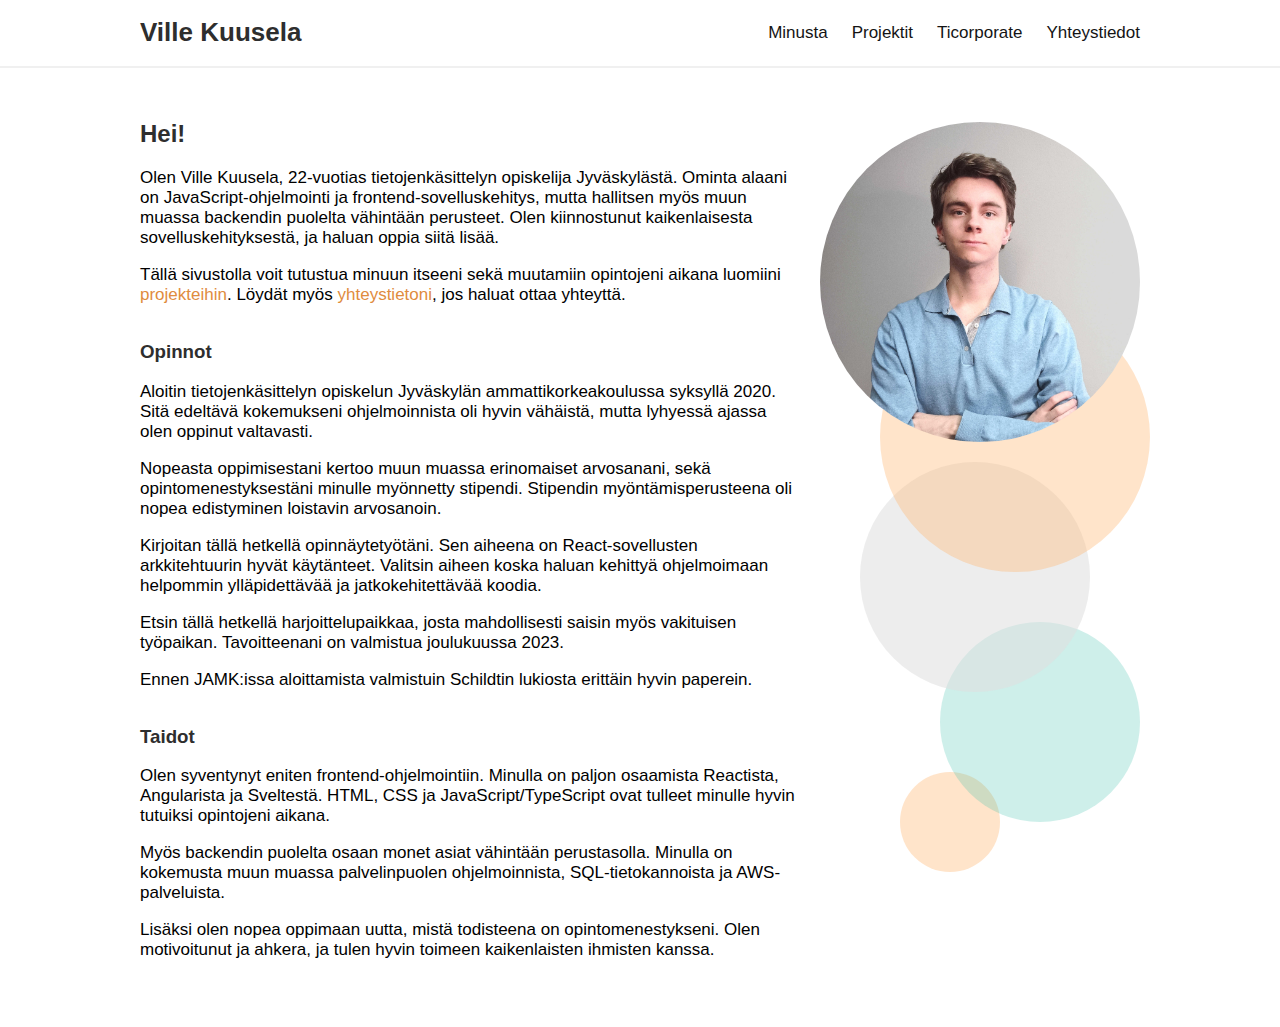
==== index.html @ d131980f "Updates" ====
<!doctype html><html lang="en"><head><meta charset="utf-8"/><link rel="icon" href="/icon.ico"/><meta name="viewport" content="width=device-width,initial-scale=1"/><meta name="theme-color" content="#000000"/><meta name="description" content="Ville Kuuselan portfolio"/><title>Ville Kuusela Portfolio</title><script defer="defer" src="/static/js/main.0ff5526d.js"></script><link href="/static/css/main.1a879445.css" rel="stylesheet"></head><body><noscript>You need to enable JavaScript to run this app.</noscript><div id="root"></div></body></html>
---- static/css/main.1a879445.css ----
body,html{overflow-x:hidden}body{-webkit-font-smoothing:antialiased;-moz-osx-font-smoothing:grayscale;font-family:-apple-system,Segoe UI,Roboto,Oxygen,Ubuntu,Cantarell,Fira Sans,Droid Sans,Helvetica Neue,sans-serif;margin:0;position:relative}.container{margin:100px auto 0;max-width:1000px;width:88%}h1{font-size:26px}a,p{font-size:17px;text-decoration:none}li a,p a{color:#df8c3e}li a:hover,p a:hover{color:#be4b08}img{-webkit-user-select:none;user-select:none}h1,h2,h3,h4{color:#2e2e2e}h3,h4{margin-top:36px}.centerText{text-align:center}.underlineText{text-decoration:underline}.navigationBar{background-color:#fff;border-bottom:2px solid #f0f0f0;color:#303030;left:0;position:fixed;top:0;width:100%;z-index:10}.navigationBarContent{align-items:center;display:flex;flex-direction:row;justify-content:space-between;margin:0 auto;max-width:1000px;white-space:nowrap;width:90%}h1{color:#2e2e2e}h1:hover{color:#000}.links a{color:#141414;margin-left:24px}.links a:hover{color:#df8c3e}.sideMenuIcon{display:none}.sideMenuIcon svg{cursor:pointer;height:50px;width:50px}@media screen and (max-width:800px){.links{display:none}.sideMenuIcon{display:inline;display:initial}}.sideMenu{background-color:#ececec;height:100%;position:fixed;right:0;top:0;width:100%;z-index:9}.sideMenuContent{margin:80px auto 0;width:98%}.sideMenuLinks{display:flex;flex-direction:column}.sideMenuLinks a{align-items:center;background-color:#fff;color:#000;display:flex;flex-direction:row;justify-content:space-between;margin-bottom:10px;padding:25px 10px 20px 20px;text-decoration:none}.sideMenuLinks a:hover{color:#df8c3e}@media screen and (min-width:820px){.sideMenu{display:none}}.textAndGraphics{align-items:flex-start;display:flex;flex-direction:row;justify-content:space-between;margin-bottom:50px}.wideGraphicsContainer{position:relative;top:22px;width:380px}.mobileGraphicsContainer{display:none}.frontPageImage{border-radius:100%;height:320px;margin-left:20px;width:320px}.circleContainer{left:0;top:0;width:100%}.circle{border-radius:100%}.circle:first-child{background-color:#ffb67260;height:270px;left:80px;position:absolute;top:180px;width:270px;z-index:-1}.circle:nth-child(2){background-color:#dfe0df90;height:230px;left:60px;position:absolute;top:340px;width:230px;z-index:-2}.circle:nth-child(3){background-color:#3abeaa40;height:200px;left:140px;position:absolute;top:500px;width:200px;z-index:-3}.circle:nth-child(4){background-color:#ffb67260}.circle:nth-child(4),.circle:nth-child(5){height:100px;left:100px;position:absolute;top:650px;width:100px;z-index:-4}.circle:nth-child(5){background-color:#3abeaa40;display:none}@media screen and (max-width:750px){.wideGraphicsContainer{display:none}.mobileGraphicsContainer{display:flex;justify-content:center}.mobileGraphicsContainer img{margin:0 25%}.circle:first-child{background-color:#dfe0df90;left:235px;top:140px}.circle:nth-child(2){background-color:#ffb67260;left:-20px;top:190px}.circle:nth-child(3){background-color:#3abeaa40;left:425px;top:220px}.circle:nth-child(4){left:590px;top:220px}.circle:nth-child(5){display:inline;display:initial;left:25px;top:130px}}.greyTextBox{background-color:#ececec;border-radius:1px;margin-bottom:50px;margin-top:60px;outline:15px solid #ececec}.ticorporateTextContainer{margin:110px 0 50px}.ticorporateTextContainer p{margin-top:22px}.ticorporateTextContainer li{font-size:18px;margin-bottom:18px;padding-left:1em;text-indent:-1em}.ticorporateTextContainer ul{list-style:none;margin-left:0;padding-left:0}.starBullet:before{content:"✦";padding-right:10px}.imageCarousel{height:-webkit-fit-content;height:-moz-fit-content;height:fit-content;margin:20px auto;max-width:1000px;width:70%}.imageCarousel img{position:relative;z-index:-10}.imageCarousel li:before{content:none}.plusBullet:before{color:green;content:"+";font-weight:bolder;padding-right:10px}.minusBullet:before{color:red;content:"-";font-weight:bolder;padding-right:10px}.textAndGifContainer{align-items:flex-start;display:flex;flex-direction:row;justify-content:space-between;padding:5px}.textAndGifContainerText{padding-right:15px}.textAndGifContainer h4{margin-top:0}.zenhubTaskImage{border:2px solid #e6e6e6;border-radius:5px;max-width:500px;width:90%}.comparisonImage{border:7px solid #ececec;border-radius:5px;max-width:600px;width:80%}@media screen and (max-width:820px){.imageCarousel{width:100%}.textAndGifContainer{align-items:center;flex-direction:column}}.carousel .control-arrow,.carousel.carousel-slider .control-arrow{background:none;border:0;cursor:pointer;filter:alpha(opacity=40);font-size:32px;opacity:.4;position:absolute;top:20px;transition:all .25s ease-in;z-index:2}.carousel .control-arrow:focus,.carousel .control-arrow:hover{filter:alpha(opacity=100);opacity:1}.carousel .control-arrow:before,.carousel.carousel-slider .control-arrow:before{border-bottom:8px solid transparent;border-top:8px solid transparent;content:"";display:inline-block;margin:0 5px}.carousel .control-disabled.control-arrow{cursor:inherit;display:none;filter:alpha(opacity=0);opacity:0}.carousel .control-prev.control-arrow{left:0}.carousel .control-prev.control-arrow:before{border-right:8px solid #fff}.carousel .control-next.control-arrow{right:0}.carousel .control-next.control-arrow:before{border-left:8px solid #fff}.carousel-root{outline:none}.carousel{position:relative;width:100%}.carousel *{box-sizing:border-box}.carousel img{display:inline-block;pointer-events:none;width:100%}.carousel .carousel{position:relative}.carousel .control-arrow{background:none;border:0;font-size:18px;margin-top:-13px;outline:0;top:50%}.carousel .thumbs-wrapper{margin:20px;overflow:hidden}.carousel .thumbs{list-style:none;position:relative;-webkit-transform:translateZ(0);transform:translateZ(0);transition:all .15s ease-in;white-space:nowrap}.carousel .thumb{border:3px solid #fff;display:inline-block;margin-right:6px;overflow:hidden;padding:2px;transition:border .15s ease-in;white-space:nowrap}.carousel .thumb:focus{border:3px solid #ccc;outline:none}.carousel .thumb.selected,.carousel .thumb:hover{border:3px solid #333}.carousel .thumb img{vertical-align:top}.carousel.carousel-slider{margin:0;overflow:hidden;position:relative}.carousel.carousel-slider .control-arrow{bottom:0;color:#fff;font-size:26px;margin-top:0;padding:5px;top:0}.carousel.carousel-slider .control-arrow:hover{background:rgba(0,0,0,.2)}.carousel .slider-wrapper{margin:auto;overflow:hidden;transition:height .15s ease-in;width:100%}.carousel .slider-wrapper.axis-horizontal .slider{-ms-box-orient:horizontal;display:-moz-flex;display:flex}.carousel .slider-wrapper.axis-horizontal .slider .slide{flex-direction:column;flex-flow:column}.carousel .slider-wrapper.axis-vertical{-ms-box-orient:horizontal;display:-moz-flex;display:flex}.carousel .slider-wrapper.axis-vertical .slider{flex-direction:column}.carousel .slider{list-style:none;margin:0;padding:0;position:relative;width:100%}.carousel .slider.animated{transition:all .35s ease-in-out}.carousel .slide{margin:0;min-width:100%;position:relative;text-align:center}.carousel .slide img{border:0;vertical-align:top;width:100%}.carousel .slide iframe{border:0;display:inline-block;margin:0 40px 40px;width:calc(100% - 80px)}.carousel .slide .legend{background:#000;border-radius:10px;bottom:40px;color:#fff;font-size:12px;left:50%;margin-left:-45%;opacity:.25;padding:10px;position:absolute;text-align:center;transition:all .5s ease-in-out;transition:opacity .35s ease-in-out;width:90%}.carousel .control-dots{bottom:0;margin:10px 0;padding:0;position:absolute;text-align:center;width:100%;z-index:1}@media (min-width:960px){.carousel .control-dots{bottom:0}}.carousel .control-dots .dot{background:#fff;border-radius:50%;box-shadow:1px 1px 2px rgba(0,0,0,.9);cursor:pointer;display:inline-block;filter:alpha(opacity=30);height:8px;margin:0 8px;opacity:.3;transition:opacity .25s ease-in;width:8px}.carousel .control-dots .dot.selected,.carousel .control-dots .dot:hover{filter:alpha(opacity=100);opacity:1}.carousel .carousel-status{color:#fff;font-size:10px;padding:5px;position:absolute;right:0;text-shadow:1px 1px 1px rgba(0,0,0,.9);top:0}.carousel:hover .slide .legend{opacity:1}.projectCard{background-color:#ececec;border-radius:1px;color:#000;margin-bottom:52px;margin-top:36px;outline:15px solid #ececec}.projectCard h4{color:#df8c3e;margin-top:22px}.projectCard h4:hover{color:#be4b08}.contactBox{align-items:center;color:#2e2e2e;display:flex;flex-direction:row;margin-bottom:20px}.contactBox svg{height:40px;margin-right:10px;width:auto}.contactBox span{font-size:18px}.projectImage{box-shadow:0 0 10px #cfcfcf;margin-bottom:20px;max-width:750px;width:90%}
/*# sourceMappingURL=main.1a879445.css.map*/
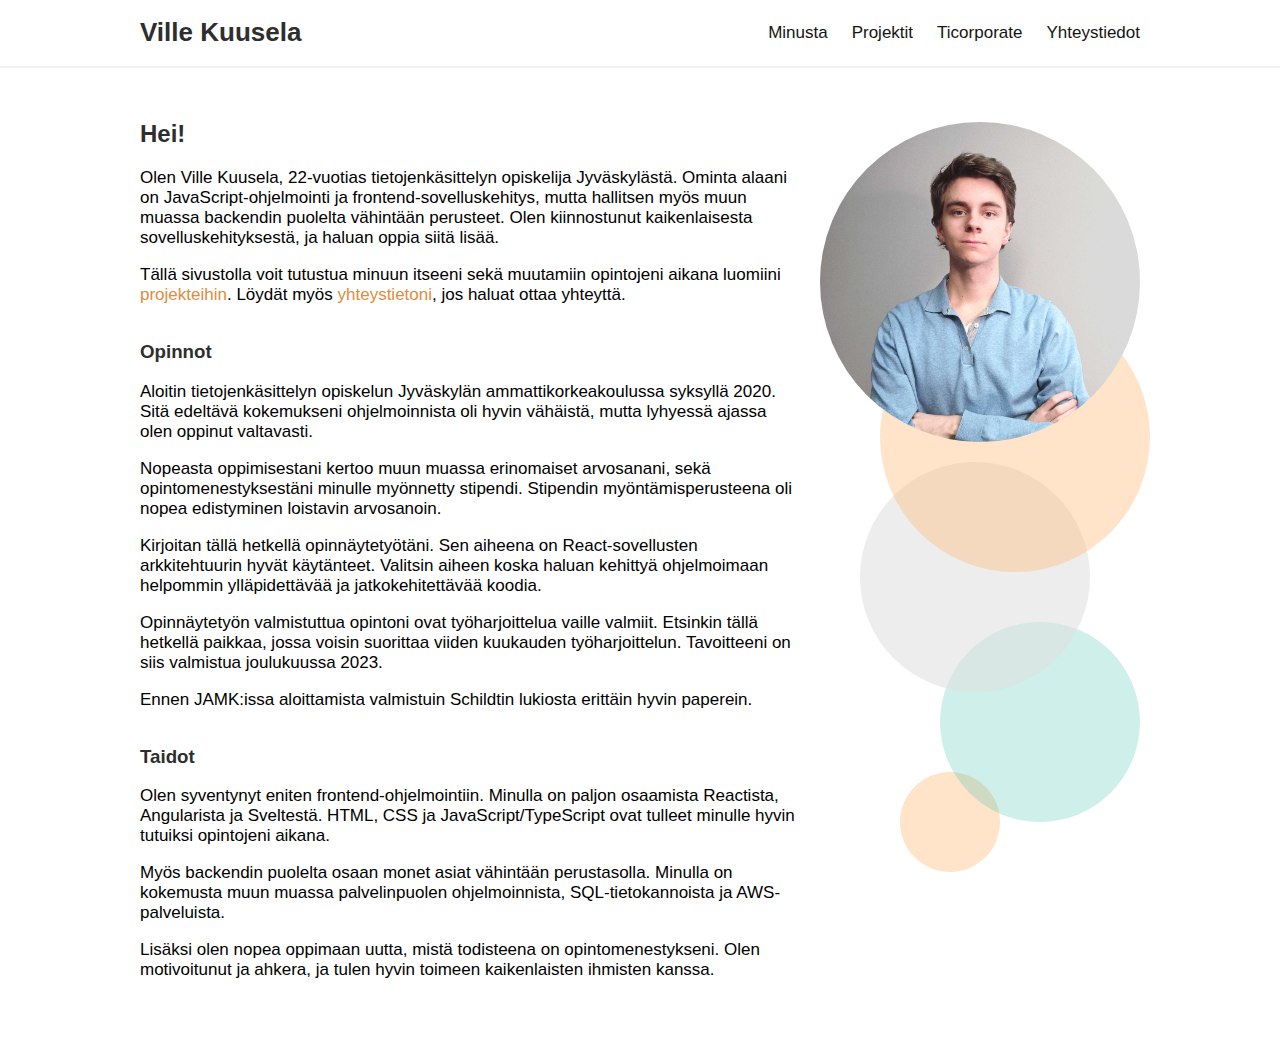
==== commit 0c3c9ee8: "Updates" ====
--- a/index.html
+++ b/index.html
@@ -1 +1 @@
-<!doctype html><html lang="en"><head><meta charset="utf-8"/><link rel="icon" href="/icon.ico"/><meta name="viewport" content="width=device-width,initial-scale=1"/><meta name="theme-color" content="#000000"/><meta name="description" content="Ville Kuuselan portfolio"/><title>Ville Kuusela Portfolio</title><script defer="defer" src="/static/js/main.0ff5526d.js"></script><link href="/static/css/main.1a879445.css" rel="stylesheet"></head><body><noscript>You need to enable JavaScript to run this app.</noscript><div id="root"></div></body></html>+<!doctype html><html lang="en"><head><meta charset="utf-8"/><link rel="icon" href="/icon.ico"/><meta name="viewport" content="width=device-width,initial-scale=1"/><meta name="theme-color" content="#000000"/><meta name="description" content="Ville Kuuselan portfolio"/><title>Ville Kuusela Portfolio</title><script defer="defer" src="/static/js/main.1171727a.js"></script><link href="/static/css/main.1a879445.css" rel="stylesheet"></head><body><noscript>You need to enable JavaScript to run this app.</noscript><div id="root"></div></body></html>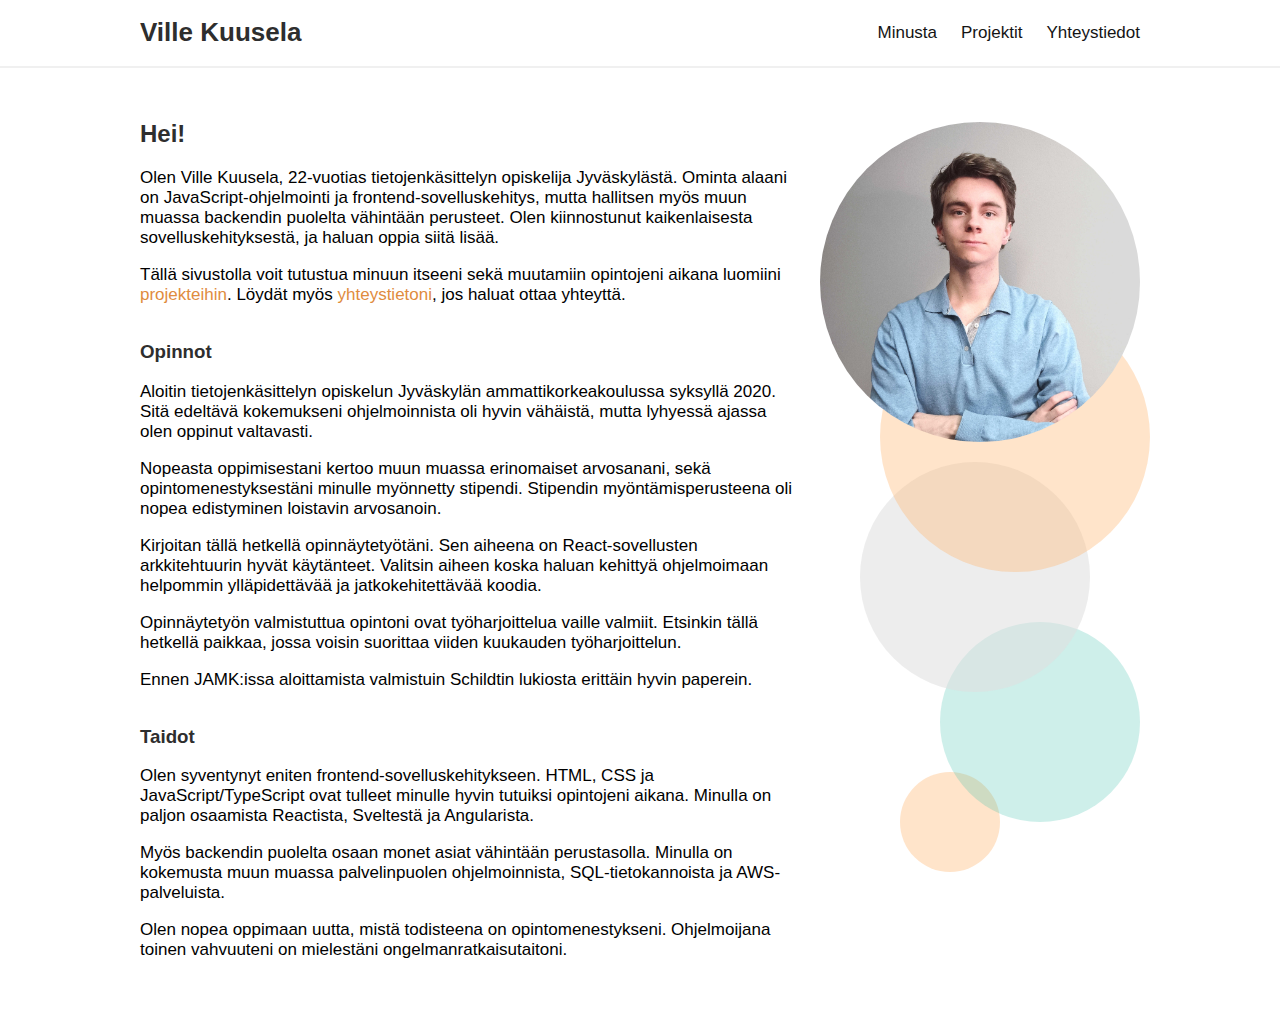
==== commit 504c5689: "Updates" ====
--- a/index.html
+++ b/index.html
@@ -1 +1 @@
-<!doctype html><html lang="en"><head><meta charset="utf-8"/><link rel="icon" href="/icon.ico"/><meta name="viewport" content="width=device-width,initial-scale=1"/><meta name="theme-color" content="#000000"/><meta name="description" content="Ville Kuuselan portfolio"/><title>Ville Kuusela Portfolio</title><script defer="defer" src="/static/js/main.1171727a.js"></script><link href="/static/css/main.1a879445.css" rel="stylesheet"></head><body><noscript>You need to enable JavaScript to run this app.</noscript><div id="root"></div></body></html>+<!doctype html><html lang="en"><head><meta charset="utf-8"/><link rel="icon" href="/icon.ico"/><meta name="viewport" content="width=device-width,initial-scale=1"/><meta name="theme-color" content="#000000"/><meta name="description" content="Ville Kuuselan portfolio"/><title>Ville Kuusela Portfolio</title><script defer="defer" src="/static/js/main.0f4a72a9.js"></script><link href="/static/css/main.1a879445.css" rel="stylesheet"></head><body><noscript>You need to enable JavaScript to run this app.</noscript><div id="root"></div></body></html>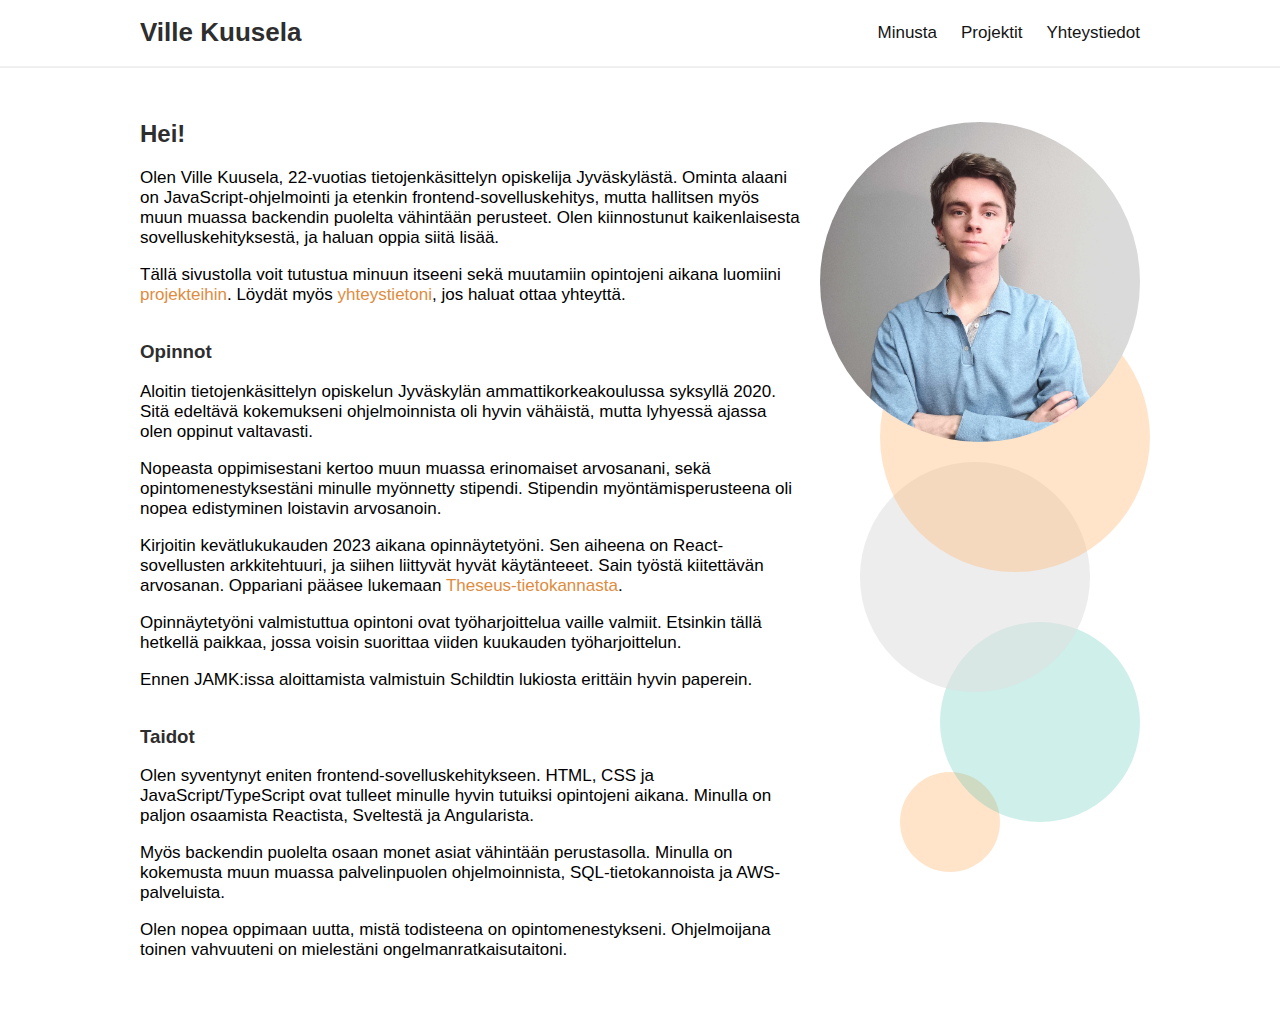
==== commit 35e8b563: "Updates" ====
--- a/index.html
+++ b/index.html
@@ -1 +1 @@
-<!doctype html><html lang="en"><head><meta charset="utf-8"/><link rel="icon" href="/icon.ico"/><meta name="viewport" content="width=device-width,initial-scale=1"/><meta name="theme-color" content="#000000"/><meta name="description" content="Ville Kuuselan portfolio"/><title>Ville Kuusela Portfolio</title><script defer="defer" src="/static/js/main.0f4a72a9.js"></script><link href="/static/css/main.1a879445.css" rel="stylesheet"></head><body><noscript>You need to enable JavaScript to run this app.</noscript><div id="root"></div></body></html>+<!doctype html><html lang="en"><head><meta charset="utf-8"/><link rel="icon" href="/icon.ico"/><meta name="viewport" content="width=device-width,initial-scale=1"/><meta name="theme-color" content="#000000"/><meta name="description" content="Ville Kuuselan portfolio"/><title>Ville Kuusela Portfolio</title><script defer="defer" src="/static/js/main.d24de43f.js"></script><link href="/static/css/main.1a879445.css" rel="stylesheet"></head><body><noscript>You need to enable JavaScript to run this app.</noscript><div id="root"></div></body></html>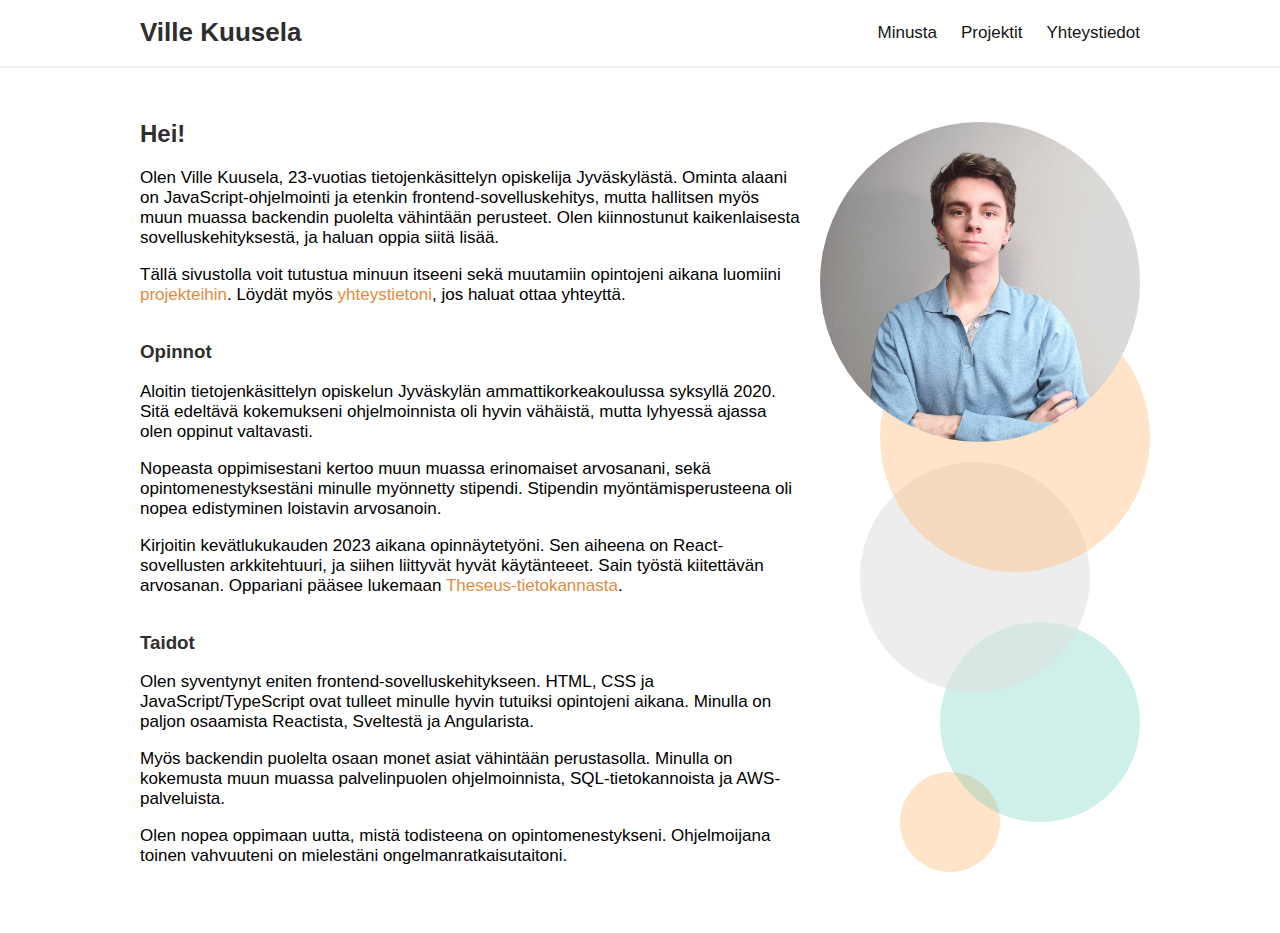
==== commit 641bbbc8: "Updates" ====
--- a/index.html
+++ b/index.html
@@ -1 +1 @@
-<!doctype html><html lang="en"><head><meta charset="utf-8"/><link rel="icon" href="/icon.ico"/><meta name="viewport" content="width=device-width,initial-scale=1"/><meta name="theme-color" content="#000000"/><meta name="description" content="Ville Kuuselan portfolio"/><title>Ville Kuusela Portfolio</title><script defer="defer" src="/static/js/main.d24de43f.js"></script><link href="/static/css/main.1a879445.css" rel="stylesheet"></head><body><noscript>You need to enable JavaScript to run this app.</noscript><div id="root"></div></body></html>+<!doctype html><html lang="en"><head><meta charset="utf-8"/><link rel="icon" href="/icon.ico"/><meta name="viewport" content="width=device-width,initial-scale=1"/><meta name="theme-color" content="#000000"/><meta name="description" content="Ville Kuuselan portfolio"/><title>Ville Kuusela Portfolio</title><script defer="defer" src="/static/js/main.38d4e9f2.js"></script><link href="/static/css/main.1a879445.css" rel="stylesheet"></head><body><noscript>You need to enable JavaScript to run this app.</noscript><div id="root"></div></body></html>